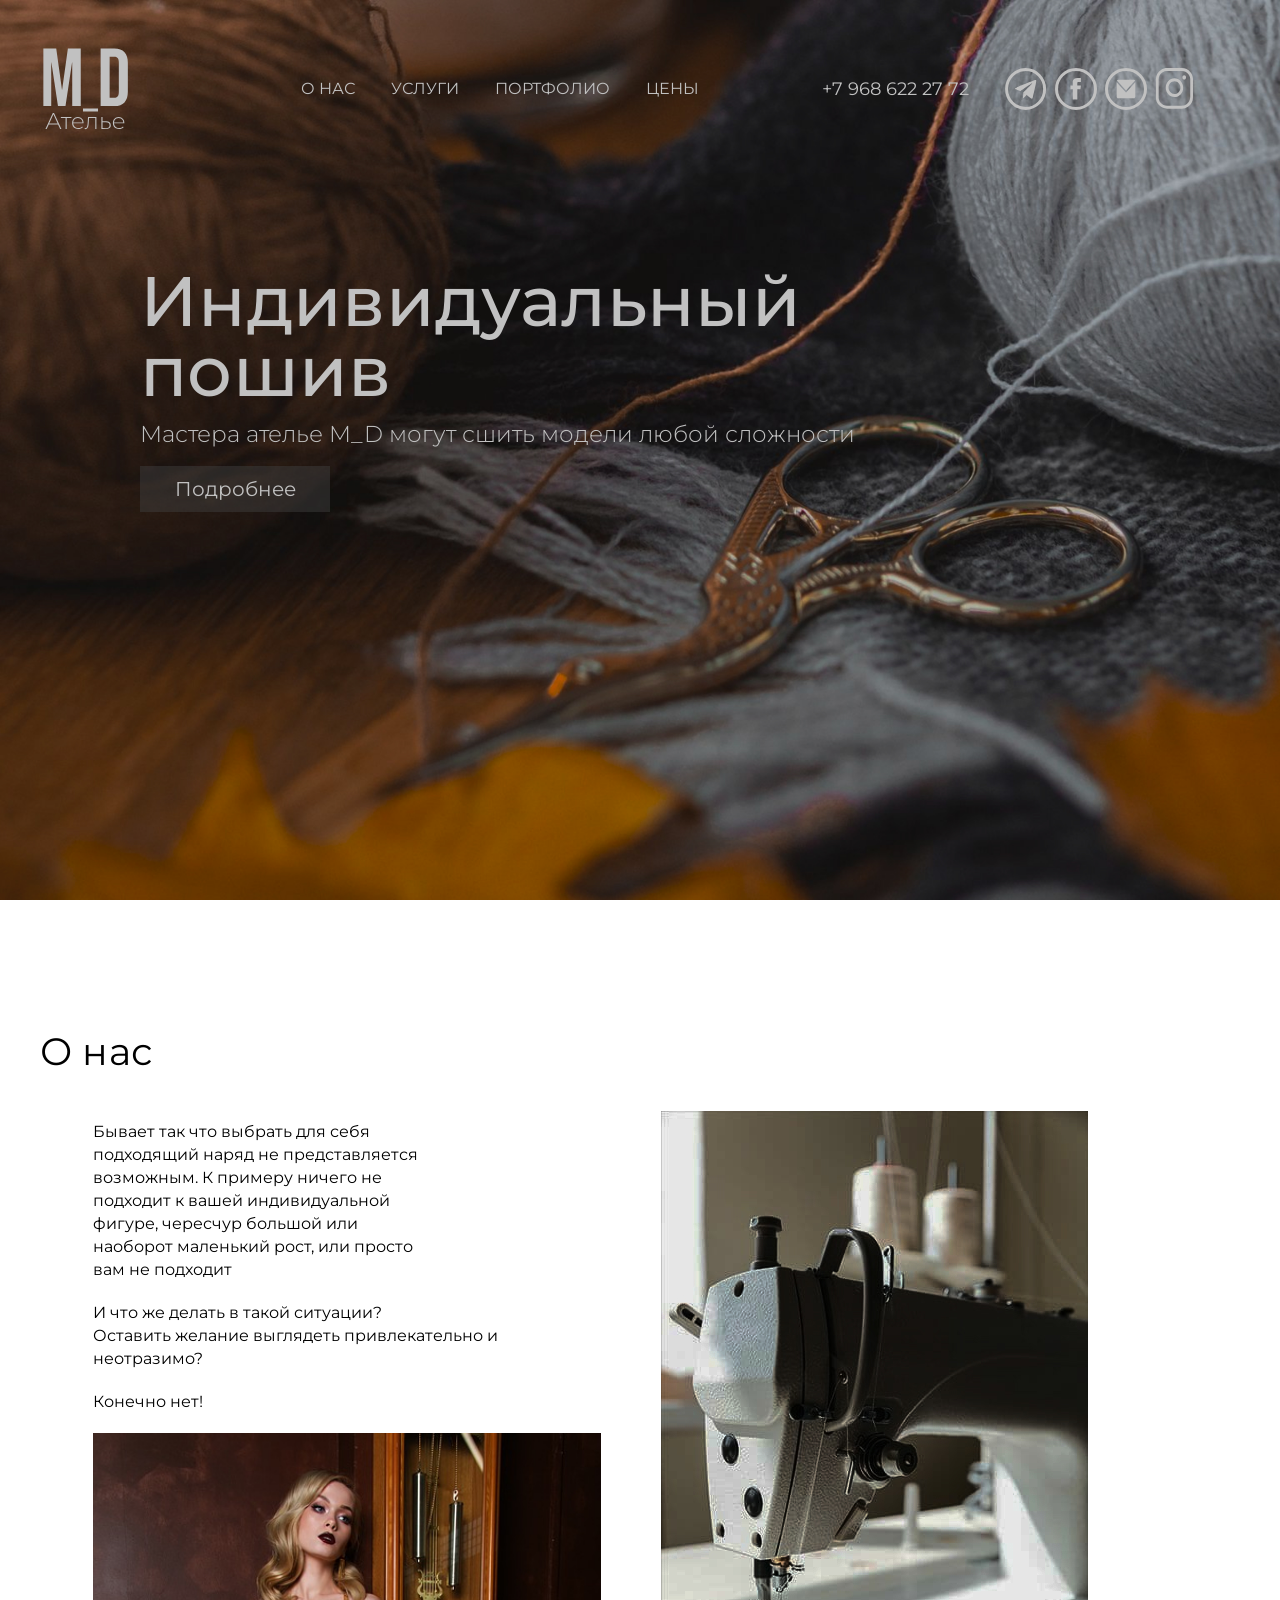
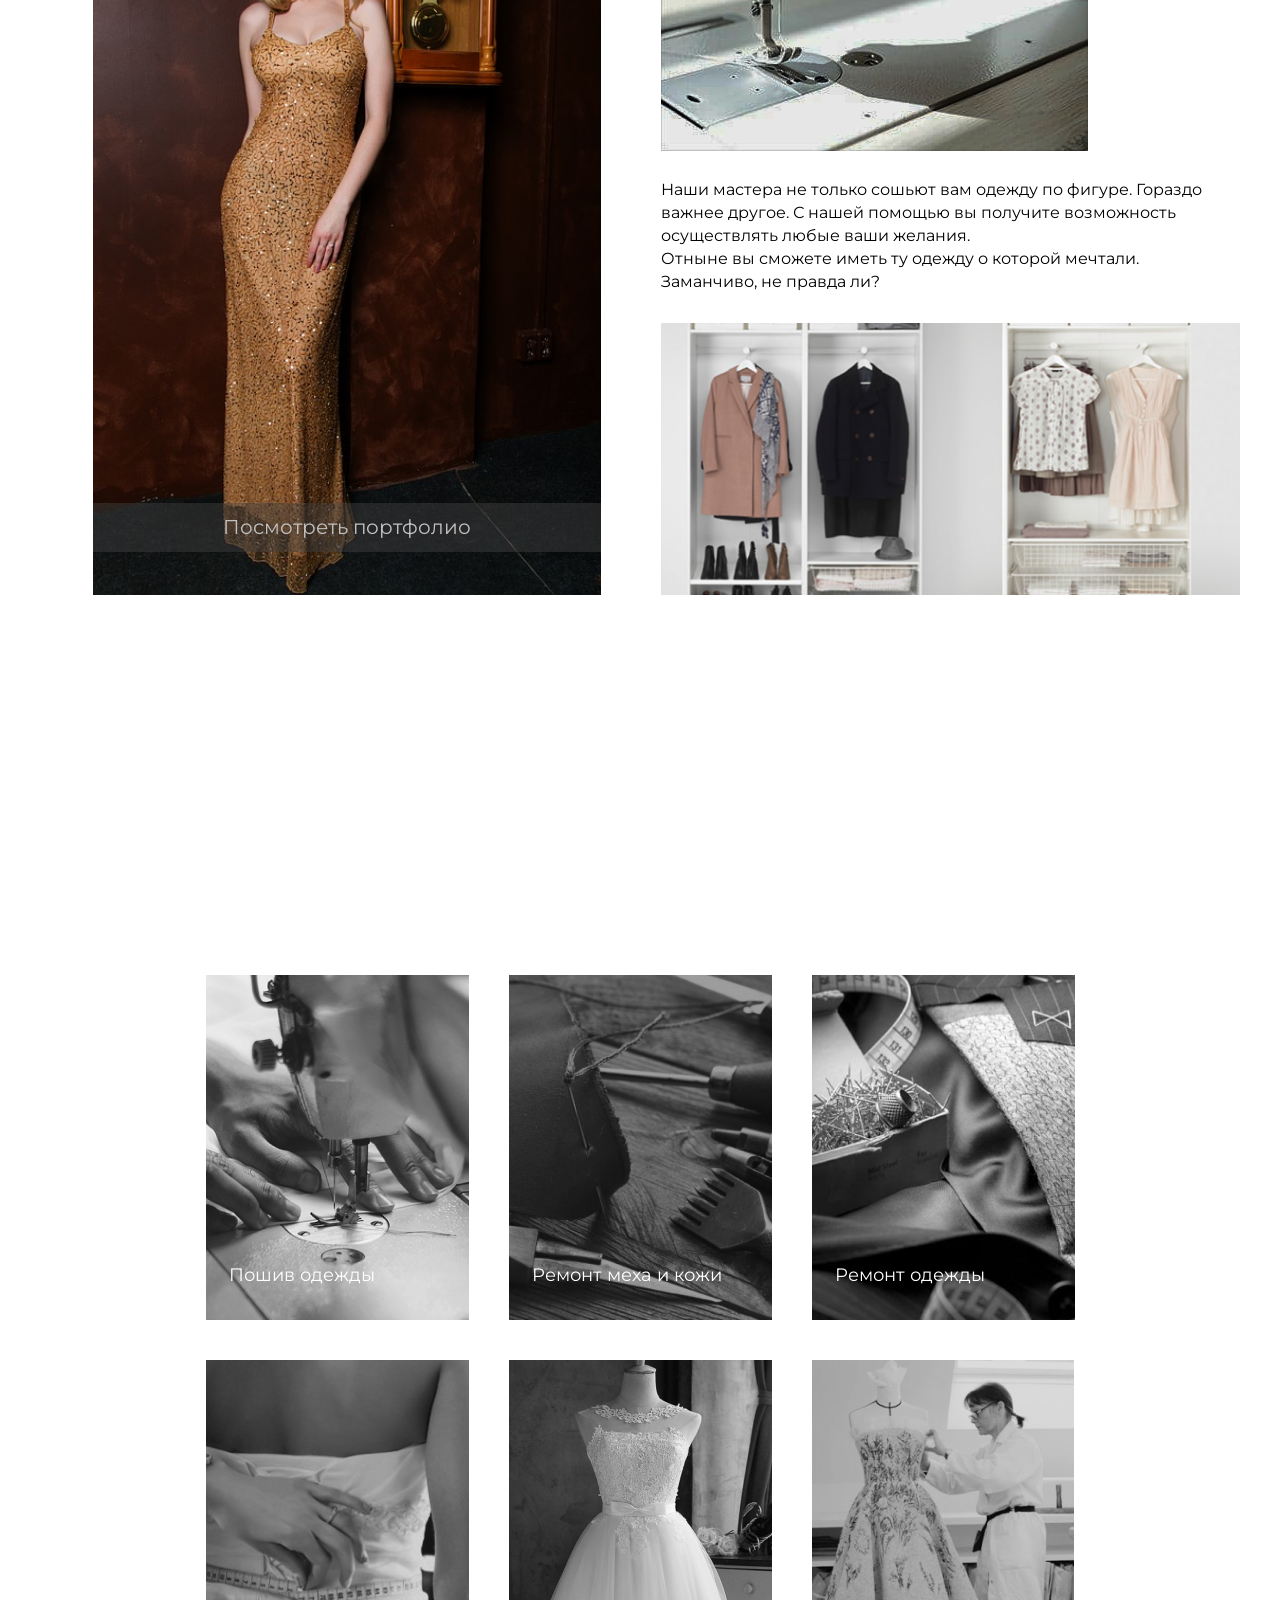
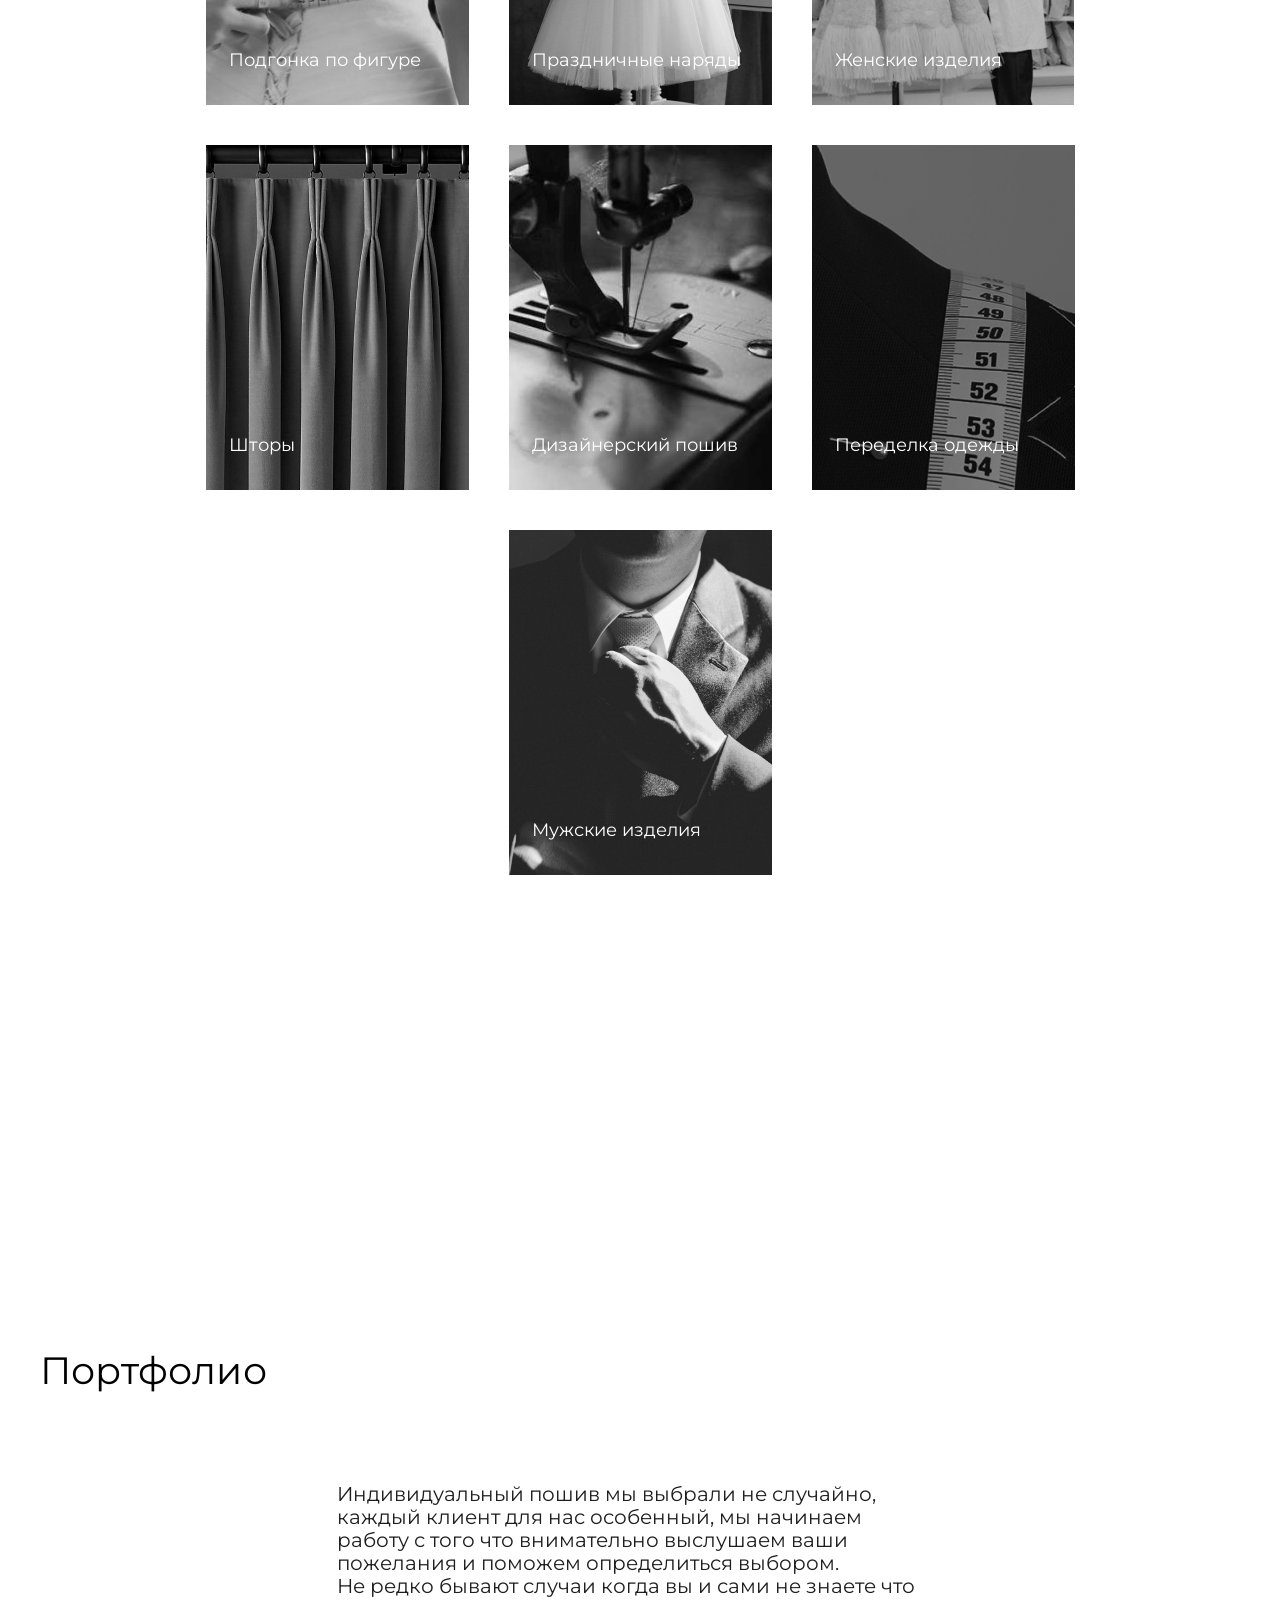
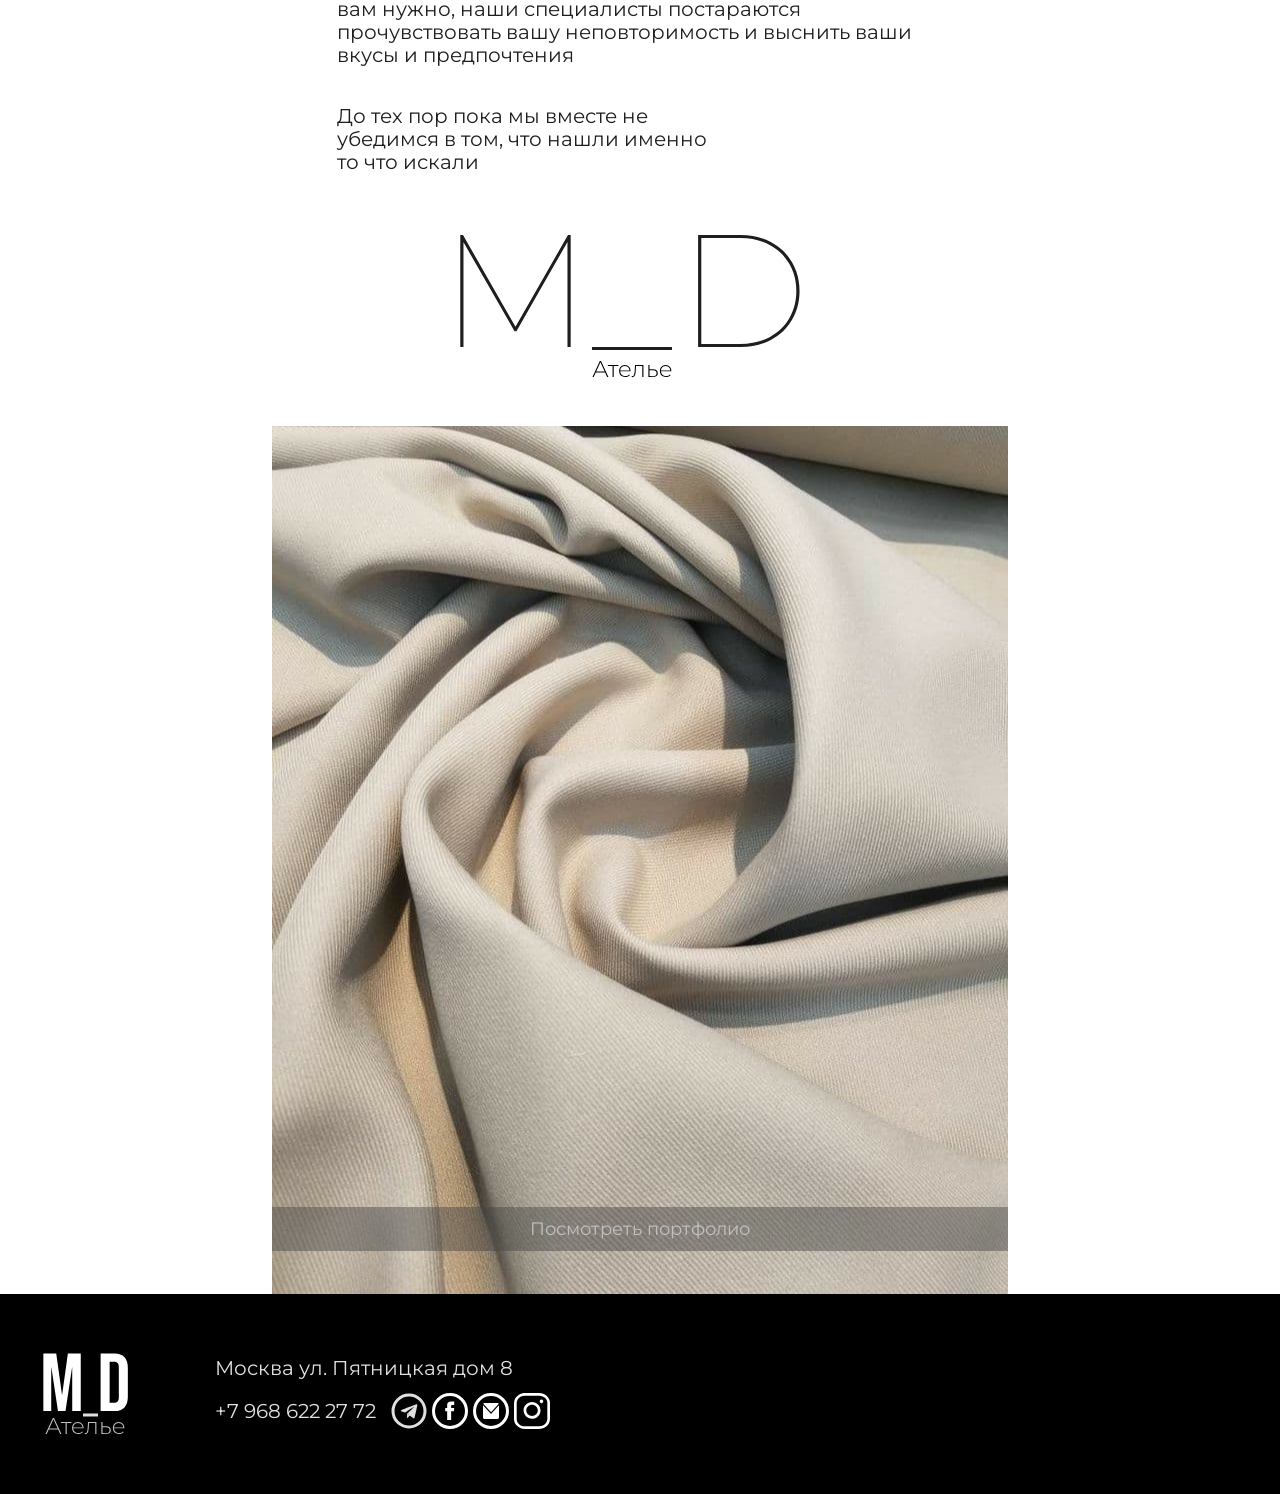
==== index.html @ 517fbeab "Add files via upload" ====
<!DOCTYPE html>
<html lang="ru">

<head>
    <meta charset="UTF-8">
    <meta http-equiv="X-UA-Compatible" content="IE=edge">
    <meta name="viewport" content="width=device-width, initial-scale=1.0">
    <title>M_D Ателье</title>
    <link rel="stylesheet" href="./css/reset.css">
    <link rel="stylesheet" href="./css/fonts.css">
    <link rel="stylesheet" href="./css/style.css">
    <link rel="apple-touch-icon" sizes="180x180" href="./favicon/apple-touch-icon.png">
    <link rel="icon" type="image/png" sizes="32x32" href="./favicon/favicon-32x32.png">
    <link rel="icon" type="image/png" sizes="16x16" href="./favicon/favicon-16x16.png">
    <link rel="manifest" href="/site.webmanifest">
    <link rel="mask-icon" href="/safari-pinned-tab.svg" color="#5bbad5">
    <meta name="msapplication-TileColor" content="#da532c">
    <meta name="theme-color" content="#ffffff">
</head>

<body>
    <header class="header">
        <div class="header__bg">
            <div class="header__container">
                <div class="header__top">
                    <div class="logo__block">
                        <a href="#" class="menu-burger">
                            <img class="mobile__menu" src="./img/menu-icon.svg" alt="">
                        </a>
                        <img class="logo" src="./img/logo.svg" alt="">
                    </div>
                    <nav class="header__nav">
                        <ul class="menu header__menu">
                            <li><a href="#about-us" class="menu__item scroll">О нас</a></li>
                            <li><a href="#services" class="menu__item scroll">Услуги</a></li>
                            <li><a href="portfolio.html" class="menu__item">Портфолио</a></li>
                            <li><a href="price.html" class="menu__item">Цены</a></li>
                        </ul>
                    </nav>
                    <div class="header__connection">
                        <a class="phone" href="tel:+79686222772">+7 968 622 27 72</a>
                        <div class="header__messanger">
                            <a class="connection__image" href="https://telegram.me/David_Malaniya"><img class="connection__icon" src="./img/telegram.svg"
                                    alt=""></a>
                            <a class="connection__image" href="https://www.facebook.com/dali.malaniya"><img class="connection__icon" src="./img/facebook.svg"
                                    alt=""></a>
                            <a class="connection__image" href="mailto:malaniya_Dali@mail.ru"><img class="connection__icon" src="./img/mail.svg"
                                    alt=""></a>        
                            <a class="connection__image" href="https://www.instagram.com/dalimalaniya/?utm_medium=copy_link&fbclid=IwAR3t2VYqVrBAt5onkCRLB5LnprdiVZI3KLjiCXBPqu68moOaQSC8n5VzlC8"><img class="connection__icon" src="./img/instagram.svg"
                                    alt=""></a>
                        </div>
                    </div>
                </div>
                <div class="header__main">
                    <h1 class="header__title">
                        Индивидуальный <br> пошив
                    </h1>
                    <p class="header__subtitle">
                        Мастера ателье M_D могут сшить модели любой сложности
                    </p>
                    <a class="header__link-info scroll" href="#services">
                        Подробнее
                    </a>
                    <img class="mobile__logo" src="./img/logo__mobile.png" alt="" >
                </div>
            </div>
        </div>
    </header>
    <div class="btn__top"> Наверх</div>
    <main class="main">
        <section class="about-us">
            <div class="about-us__container">
                <div class="about-us__block">
                    <h2 class="abous-us__title title" id="about-us">
                        О нас
                    </h2>
                    <div class="about-us__info">
                        <div class="left__info">
                            <p class="left__text">Бывает так что выбрать для себя подходящий наряд не представляется
                                возможным. К примеру ничего не подходит к вашей индивидуальной фигуре, чересчур большой
                                или наоборот маленький рост, или просто вам не подходит</p>
                            <p class="left__text">И что же делать в такой ситуации? <br> Оставить желание выглядеть
                                привлекательно и неотразимо?</p>
                            <p class="left__text"> Конечно нет!</p>
                            <a class="left__image-block" href="./portfolio.html">
                                <img class="left__image" src="./img/Девушка.jpg" alt="">
                                <p class="left__row" href="">Посмотреть портфолио</p>
                            </a>
                        </div>
                        <div class="right__info">
                            <img class="right__image" src="./img/Машинка.jpg" alt="">
                            <p class="right__text">
                                Наши мастера не только сошьют вам одежду по фигуре. Гораздо важнее другое. С нашей
                                помощью вы получите возможность осуществлять любые ваши желания. <br> Отныне вы сможете
                                иметь ту одежду о которой мечтали. Заманчиво, не правда ли?
                            </p>
                            <img class="right__image-last" src="./img/гардероб.png" alt="">
                        </div>
                    </div>
                </div>
            </div>
        </section>

        <section class="services">
            <div class="services-title">
                <h2 class="services__title title" id="services">
                    Услуги
                </h2>
            </div>
            <div class="services__container">
                <div class="services__box">
                    <a href="price.html"  class="services__card">
                        <div class="services__image-box">
                            <img class="services__image" src="./img/s1.jpg" alt="">
                        </div>
                        <p class="card__name">Пошив одежды</p>
                        <a href="price.html"  class="services__card">
                            <div class="services__image-box">
                            <img class="services__image" src="./img/s2.jpg" alt="">
                        </div>
                        <p class="card__name">Ремонт меха и кожи</p>
                    </a>
                    <a href="price.html"  class="services__card">
                        <div class="services__image-box">
                            <img class="services__image" src="./img/s3.jpg" alt="">
                        </div>
                        <p class="card__name">Ремонт одежды</p>
                    </a>
                    <a href="price.html"  class="services__card">
                        <div class="services__image-box">
                            <img class="services__image" src="./img/s4.jpg" alt="">
                        </div>
                        <p class="card__name">Подгонка по фигуре</p>
                    </a>
                    <a href="price.html"  class="services__card">
                        <div class="services__image-box">
                            <img class="services__image" src="./img/s5.jpg" alt="">
                        </div>
                        <p class="card__name">Праздничные наряды</p>
                    </a>
                    <a href="price.html"  class="services__card">
                        <div class="services__image-box">
                            <img class="services__image" src="./img/s6.jpg" alt="">
                        </div>
                        <p class="card__name">Женские изделия</p>
                    </a>
                    <a href="price.html"  class="services__card">
                        <div class="services__image-box">
                            <img class="services__image" src="./img/s7.jpg" alt="">
                        </div>
                        <p class="card__name">Шторы</p>
                    </a>
                    <a href="price.html"  class="services__card">
                        <div class="services__image-box">
                            <img class="services__image" src="./img/s8.jpg" alt="">
                        </div>
                        <p class="card__name">Дизайнерский пошив</p>
                    </a>
                    <a href="price.html"  class="services__card">
                        <div class="services__image-box">
                            <img class="services__image" src="./img/s9.jpg" alt="">
                        </div>
                        <p class="card__name">Переделка одежды</p>
                    </a>
                    <a href="price.html"  class="services__card">
                        <div class="services__image-box">
                            <img class="services__image" src="./img/s10.jpg" alt="">
                        </div>
                        <p class="card__name">Мужские изделия</p>
                    </a>
                </div>
                <p class="services__text">
                    Мы специализируемся на оказании широкого спектра услуг как для корпоративных клиентов так и для
                    частных лиц
                </p>
            </div>
        </section>

        <section class="portfolio" id="portfolio">
            <div class="portfolio-title">
                <h2 class="portfolio__title title">
                    Портфолио
                </h2>
            </div>
            <div class="portfolio__box">
                <div class="portfolio__info">
                    <article class="portfolio__main-text">
                        Индивидуальный пошив мы выбрали не случайно,
                        каждый клиент для нас особенный, мы начинаем работу с того что внимательно выслушаем ваши
                        пожелания и поможем определиться выбором. <br> Не редко бывают случаи когда вы и сами не знаете
                        что вам нужно, наши специалисты постараются прочувствовать вашу неповторимость и выснить ваши
                        вкусы и предпочтения
                    </article>
                    <article class="portfolio__text">
                        До тех пор пока мы вместе не убедимся в том, что нашли именно то что искали
                    </article>
                    <img class="portfolio__logo" src="./img/logo__bold.svg" alt="">
                </div>
                <a href="./portfolio.html" class="portfolio__image-block">
                    <img class="portfolio__image" src="./img/portfolio.jpg" alt="">
                    <p class="portfolio__link">
                        Посмотреть портфолио
                    </p>
                </a>
            </div>
        </section>
    </main>

    <footer class="footer">
        <div class="footer__container">
            <div class="footer__box">
                <img class="footer__logo" src="./img/logo__white.svg" alt="">
                <div class="footer__contacts">
                    <p class="adress">
                        Москва ул. Пятницкая дом 8
                    </p>
                    <div class="footer__messanger">
                        <a class="footer__phone" href="tel:+79686222772">+7 968 622 27 72</a>
                        <div class="footer__messanger-icon">
                            <a class="footer__icons" href="https://telegram.me/David_Malaniya"><img class="footer__icon" src="./img/tl.svg" alt=""></a>
                            <a class="footer__icons" href="https://www.facebook.com/dali.malaniya"><img class="footer__icon" src="./img/fc.svg" alt=""></a>
                            <a class="footer__icons" href="mailto:malaniya_Dali@mail.ru"><img class="footer__icon" src="./img/ml.svg" alt=""></a>
                            <a class="footer__icons" href="https://www.instagram.com/dalimalaniya/?utm_medium=copy_link&fbclid=IwAR3t2VYqVrBAt5onkCRLB5LnprdiVZI3KLjiCXBPqu68moOaQSC8n5VzlC8"><img class="footer__icon" src="./img/inst.svg" alt=""></a>
                        </div>
                    </div>
                </div>
            </div>
        </div>
    </footer>
    <script src="https://code.jquery.com/jquery-3.3.1.min.js"></script>
    <script src="./script.js"></script>
</body>

</html>
---- css/fonts.css ----
@import url('https://fonts.googleapis.com/css2?family=Montserrat:wght@100;300;400;500;700&display=swap');
---- css/style.css ----
body{
    font-family: 'Montserrat', sans-serif;
    font-size: 16px;
}
a{
    font-size: inherit;
    color: inherit;
}
.title{
    font-size: 38px;
    line-height: 70px;
}
/* header----------------------------------------------------------- */

.header__bg{
    background-image: url(../img/header__bg.png);
    background-position: top;
    background-repeat: no-repeat;
    background-size: cover;
    height: 100vh;
    padding: 45px 0 0 0;
}
.header__container{
    margin: 0 auto;
    padding: 0 40px;
    max-width: 1286px;
}
.header {
    color: #C1C1C1;
}
.header__top {
    display: flex;
    align-items: center;
    justify-content: space-between;
    padding-right: 47px;
    margin-bottom: 133px;
    font-size: 18px;
}
.mobile__menu{
    display: none;
}
.logo {
    margin-right: 40px;
}
.mobile__logo{
    display: none;
}
.header__nav {
    display: flex;
    flex-shrink: 0;
    margin-right: 30px;
}



.header__connection {
    flex-shrink: 0;
    display: flex;
    align-items: center;
}
.phone {
    font-family: 'Montserrat', sans-serif;
    margin-right: 36px;
}
.connection__image {
    margin-right: 3px;
}
.connection__image:last-child{
    margin-right: 0;
}
.header__menu {
    display: flex;
    position: relative;
    z-index: 2;
}
.header__menu li {
    list-style: none;
    margin: 0px 0px 0px 36px;
    font-size: 16px;
    text-transform: uppercase;
    text-decoration: none;
}
.content-wrapper{
    margin-top: 78px;
    padding: 10px;
    line-height: 34px;
}

/* header main----------------------------------------------------------- */
.header__main {
    display: flex;
    flex-direction: column;
    padding-left: 100px;
}
.header__title {
    font-size: 87px;
    font-weight: 700;
    line-height: 83px;
    margin-bottom: 12px;
    font-weight: 500;
}
.header__subtitle {
    font-size: 23px;
    line-height: 33px;
    margin-bottom: 15px;
    font-weight: 300;
}
.header__link-info {
    font-size: 20px;
    padding: 13px;
    background: rgba(66, 66, 66, 0.44);
    width: 190px;
    display: flex;
    justify-content: center;
}

.btn__top{
    display: none;	
    position: fixed;
    right: 30px;
    bottom: 70px;			
    color: rgb(218 218 218);
    z-index: 10;
    font-size: 26px;
    font-weight: 400;
    padding: 10px;
    border-radius: 24px;
    padding: 10px;
  }
.btn__top:hover{
    cursor: pointer;
    transform: scale(1.11);
}

/* about-us----------------------------------------------------------- */

.about-us {
    padding: 117px 0;
}
.about-us__container {
    max-width: 1285px;
    margin: 0 auto;
    padding: 0 40px;
}
.abous-us__title {
    margin-bottom: 24px;
}
.about-us__info {
    display: flex;
    padding-left: 53px;
    line-height: 23px;
}
.left__info {
    display: flex;
    flex-direction: column;
    margin-right: 60px;
    justify-content: flex-end;
}
.left__text {
    margin-bottom: 20px;
    
}
.left__text:first-child{
    max-width: 340px;
}
.left__image-block {
    position: relative;

}
.left__image {
    width: 100%;
}
.left__row {
    display: flex;
    justify-content: center;
    position: absolute;
    left: 0;
    bottom: 43px;
    width: 100%;
    padding: 13px 0;
    color: #C1C1C1;
    background: rgba(66, 66, 66, 0.44);
    font-size: 20px;
}
.right__image {
    margin-bottom: 27px;
}
.right__text {
    margin-bottom: 30px;
    max-width: 541px;
}
.right__image-last {
    width: 100%;

}

/* services----------------------------------------------------------- */


.services {
    padding: 117px 0 278px 0;
    background-image: url(../img/bg2.jpg);
    background-repeat: no-repeat;
    background-size: cover;
    color: white;
    width: 100%;
    background-attachment: fixed;
}
.services-title {
    margin-bottom: 56px;
}
.services__title {
    max-width: 1285px;
    margin: 0 auto;
    padding: 0 40px;
}
.services__container {
    max-width: 1610px;
    margin: 0 auto;
    padding: 0 40px;
}
.services__box {
    display: flex;
    flex-wrap: wrap;
    justify-content: center;
}
.service__element {
    display: flex;
}
.services__image-box{
    width: 100%;

}
.services__image {
    width: 100%;

}
.services__card {
    filter: grayscale(100%);
    -webkit-filter: grayscale(100%);
    transition: .2s;
    margin: 20px;
    position: relative;
}
.services__card:hover{
    transition: .2s;
    filter: none;
    transform:scale(1.1)
}
.card__name {
    position: absolute;
    bottom: 33px;
    left: 23px;
    line-height: 23px;
    font-size: 18px;

}
.services__text {
    font-size: 23px;
    line-height: 30px;
    max-width: 1212px;
    color: rgb(255, 255, 255);
}

/* portfolio----------------------------------------------------------- */


.portfolio {
    position: relative;
    padding: 0 40px;
}
.portfolio-title {
    max-width: 1205px;
    margin: 0 auto;
}
.portfolio__title {
    position: absolute;
    line-height: 42px;
    top: 117px;
}

.portfolio__box {
    max-width: 1450px;
    margin: 0 auto;
    display: flex;
    justify-content: space-between;
    flex-wrap: wrap;
}
.portfolio__info {
    display: flex;
    flex-direction: column;
    align-items: flex-start;
    margin-right: 20px;
    padding: 250px 0 0 0;
}
.portfolio__main-text {
    font-size: 20px;
    line-height: 23px;
    color: #1E1E1E;
    max-width: 587px;
    margin-bottom: 38px;
}
.portfolio__text {
    font-size: 20px;
    line-height: 23px;
    color: #1E1E1E;
    max-width: 387px;
    margin-bottom: 20px;
}
.portfolio__logo {
    margin-bottom: 100px;
    align-self: center;
}
.portfolio__image-block {
    position: relative;
}
.portfolio__image {
    width: 100%;
}
.portfolio__link{
    font-size: 20px;
    display: flex;
    justify-content: center;
    position: absolute;
    left: 0;
    bottom: 43px;
    width: 100%;
    padding: 13px 0;
    color: #C1C1C1;
    background: rgba(66, 66, 66, 0.44);
}

/* portfolio----------------------------------------------------------- */


.footer {
    font-size: 20px;
    padding: 56px 0;
    background-color: black;
    color: #E0E0E0;
}
.footer__container {
    max-width: 1450px;
    margin: 0 auto;
}
.footer__box {
    display: flex;
    align-items: center;
    padding: 0 40px;
}
.footer__logo {
    margin-right: 83px;
}
.footer__contacts {
    display: flex;
    flex-direction: column;
}
.adress {
    margin-bottom: 15px;
}
.footer__messanger {
    display: flex;
    align-items: center;
    justify-content: space-between;
}
.footer__phone {
    margin-right: 15px;
}
.footer__messanger-icon {
    display: flex;
}
.footer__icons { 
    margin-right: 5px;
 
}
.footer__icons:last-child{ 
    margin-right: 0;
}


/* header----------------------------------------------------------- */


@media(max-width: 1439px){
    .header__title {
        font-size: 70px;
        margin-bottom: 12px;
        line-height: 70px;
    }
}
@media(max-width: 1000px){
    .show{
        display: none;
    }
}
@media(max-width: 1000px){
    body{
        font-size: 18px;
    }
    .logo{
        width: 40px;
    }
    .title{
        font-size: 31px;
        line-height: 34px;
    }
    .header__container{
        padding: 0 20px;
    }
    .header__top {
        font-size: 14px;
        padding-right: 0;
        margin-bottom: 73px;
    }
    .header__main {
        padding-left: 7%;
    }
    .logo{
        margin-right: 0;
    }
    .phone{
        margin-right: 15px;
    }
    .header__nav{
        margin: 40px;
    }
    .connection__icon{
        width: 28px;
        height: 28px;
    }  
}

@media (max-width: 768px){
    .header__top {
        margin-bottom: 113px;
    }
    .mobile__menu{
        display: block;
        padding: 10px;
        width: 50px;
    }
    .logo{
        display: none;
    }
    .header__title {
        font-size: 50px;
        line-height: 50px;
        font-weight: 900;
    }
    .header__subtitle {
        font-size: 15px;
        line-height: 25px;
    }
    .header__link-info {
        font-size: 14px;
    }
    .mobile__menu{
        position: relative;
        z-index: 22;
    }
    .header__nav {
        margin: 0px;
        display: block;
        position: absolute;
        top: 42px;
        left: 0;
        background: rgb(40 40 40 / 82%);
        width: 100%;
        left: -100%;
        transition: all 0.4s ease;
    } 
    .header__menu {
        display: block;
        overflow: auto;
        top: 20px;
    }
    .header__menu li {
        margin: 40px 0px 40px 33px;
        font-size: 14px;
    }
    .header__nav.open-menu {
        left: 0;
    }
    .fixed-page{
    overflow: hidden;
}
}

@media(max-width: 577px){
    .header__title {
        font-size: 40px;
        line-height: 41px;
    }
    .header__subtitle {
        font-size: 11px;
        line-height: 17px;
    }
}
@media(max-width: 470px){
    .header__bg{
        padding: 25px 0 0 0;
    }
    .header__main {
        padding-left: 0%;
    }
    .header__link-info {
        width: 100%;
    }
    .header__nav {
        top: 22px;
    } 
}
@media(max-width: 420px){
    .header__container {
        padding: 0px 10px;
    }
    .header__title {
        font-size: 31px;
        line-height: 35px;
    }
    .header__subtitle {
        font-size: 11px;
        line-height: 17px;
    }
    .mobile__menu {
        margin-right: 0px;
    }
    .header__connection {
    flex-direction: column-reverse;
    align-items: flex-end;
    }
    .header__messanger{
        margin-bottom: 10px;
    }
    .phone{
        margin-right: 0;    
    }
    .mobile__logo{
        display: block;
        width: 50%;
        margin: 0 auto;
    }
}
/* about-us----------------------------------------------------------- */

@media(max-width: 1120px){
    .about-us{
        padding-top: 87px;
    }
    .left__row {
        font-size: 14px;
    }
}
@media(max-width: 1000px){
    .right__image{
        width: 100%;
    }
}

@media(max-width: 768px){
    .about-us__container {
        padding: 0 20px;
    }
    .title{
        font-size: 27px;
        line-height: 25px;
    }
    .about-us {
        padding: 45px 0;
    }
    .about-us__info {
        flex-direction: column;
        padding-left: 0px;
    }
    .left__image-block {
        width: 60%;
    }
    .left__info {
        margin-right: 0px;
        margin-bottom: 20px;
    }
    .right__image {
      display: none;
    }
    .left__text:first-child {
        max-width: 100%;
    }
    .right__image-last {
        display: none;
    }
    .right__text {
        margin-bottom: 0px;
        max-width: 100%;
    }
}

@media(max-width: 480px){
    .left__image-block {
        width: 100%;
    }
    .title {
        font-size: 23px;
        line-height: 25px;
    }
}

/* services----------------------------------------------------------- */

@media(max-width: 1120px){
    .services {
        padding: 45px 0;
    }
    .services__text{
        font-size: 18px;
    }
}
@media(max-width: 768px){  
    .services__card {
        filter: grayscale(0%);
        -webkit-filter: grayscale(0%);
        transition: .2s;
    }
    .services__text{
        font-size: 18px;
        line-height: 23px;
    }
    .services-title{
        margin-bottom: 24px;
    }
}

/* portfolio----------------------------------------------------------- */


@media(max-width: 1439px){
    .portfolio__box {
        justify-content: center;
     
    }
    .portfolio__logo {
        margin-bottom: 40px;
    }
    .portfolio__link{
        font-size: 18px;

    }
}

@media(max-width: 768px){
    .portfolio {
        position: relative;
        padding: 0px 20px;
    }
    .portfolio__title {
        top: 45px;
    }
    .portfolio__info {
        padding: 115px 0 0 0;
        margin-right: 0;
    }
    .portfolio__main-text {
        font-size: 18px;
        margin-bottom: 20px;
    }
    .portfolio__text {
        font-size: 18px;
    }
    
    .portfolio__image {
        display: none;     
    }
    .portfolio__image-block {
        position: inherit;
        width: 100%;
    }
    .portfolio__link {
        position: inherit;
        font-size: 14px;
        display: flex;
        width: 100%;
        padding: 13px 0;
        color: #202020;
        background: rgba(66, 66, 66, 0.44);
        margin-bottom: 25px;
    }
    .portfolio__logo{
        width: 100%;
    }
}
@media(max-width: 768px){
    .footer{
        padding: 20px 0;
        font-size: 11px;
    }
    .footer__box {
        padding: 0 20px;
       justify-content: space-between;
    }
    .footer__logo {
        margin-right: 0px;
    }
}

@media(max-width: 405px){
    .footer__logo{
        width: 50px;
    }
    .adress {
        margin-bottom: 9px;
    }
    .footer__icon{
        width: 28px;
    }
    .footer__phone {
        margin-right: 10px;
    }
}

.show{
    display: block;
}
@media(max-width: 1000px){
    .btn__top{
        display: none;
    }
}
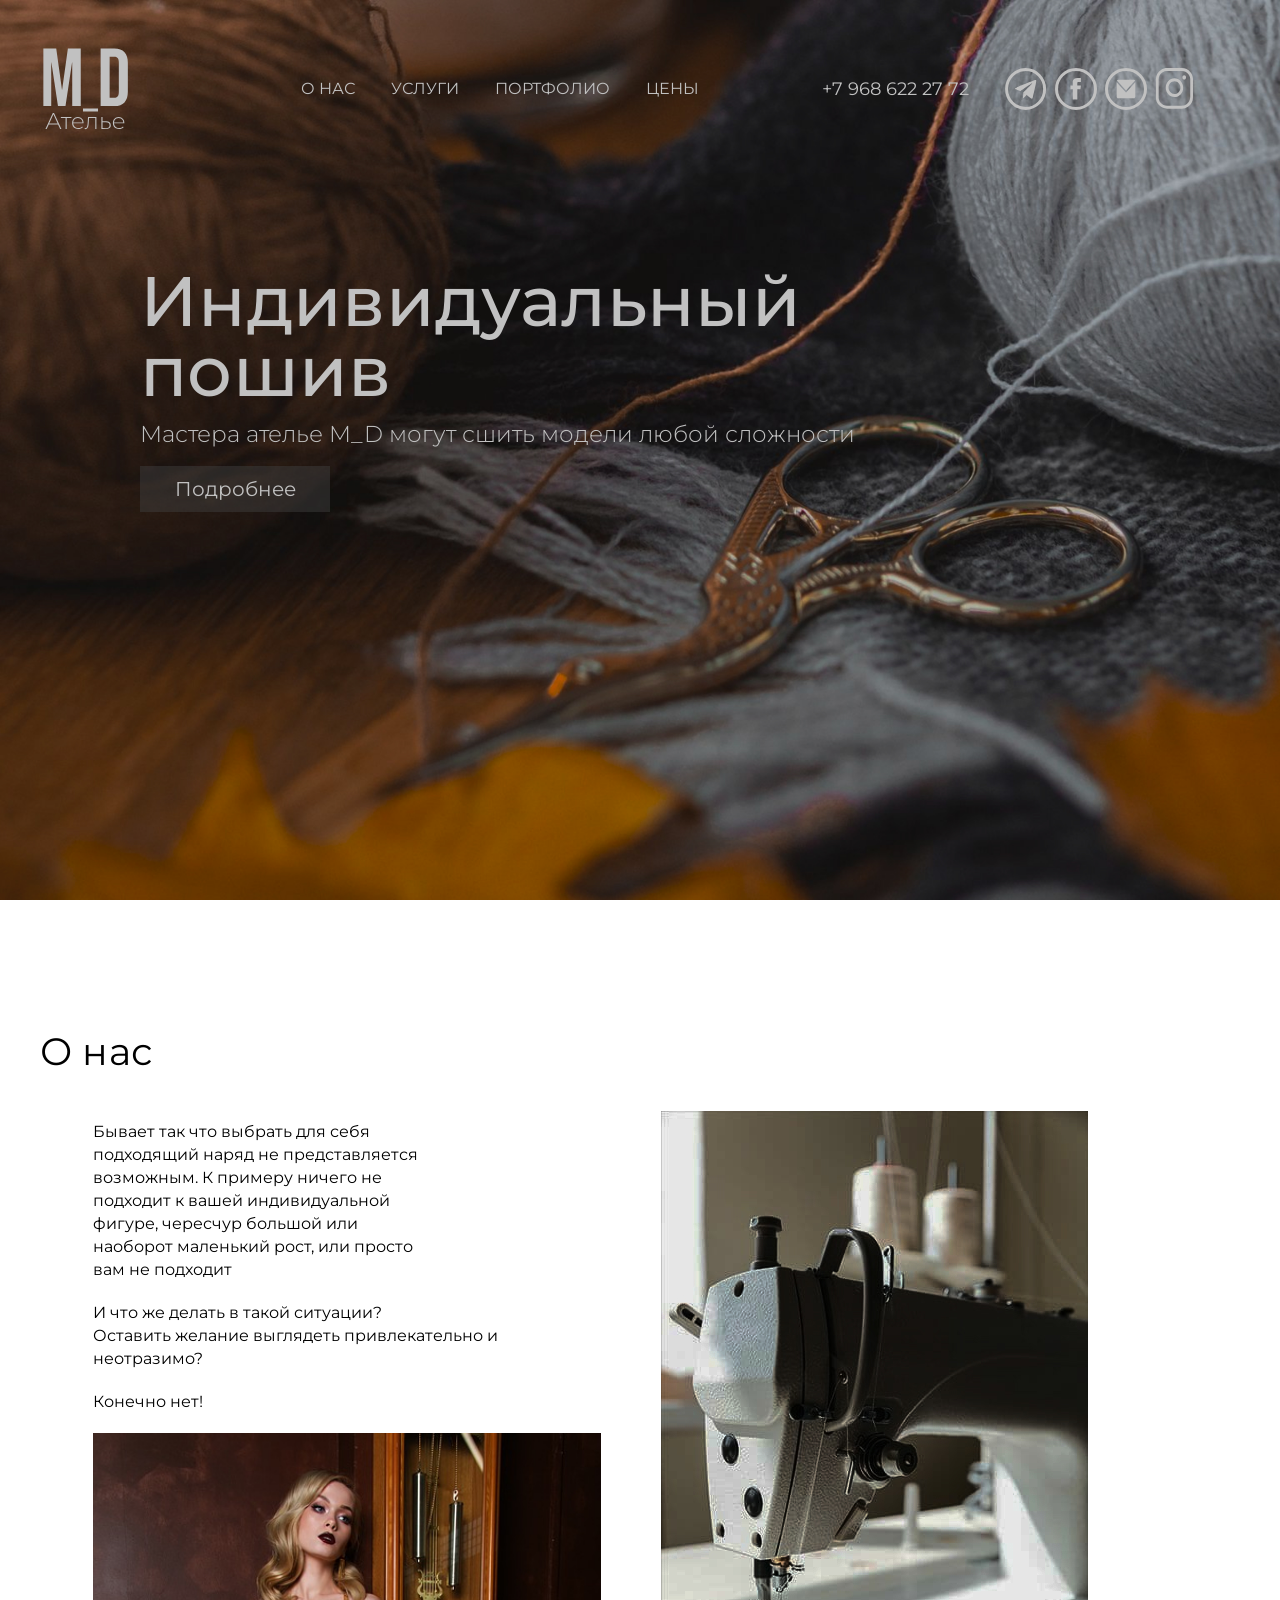
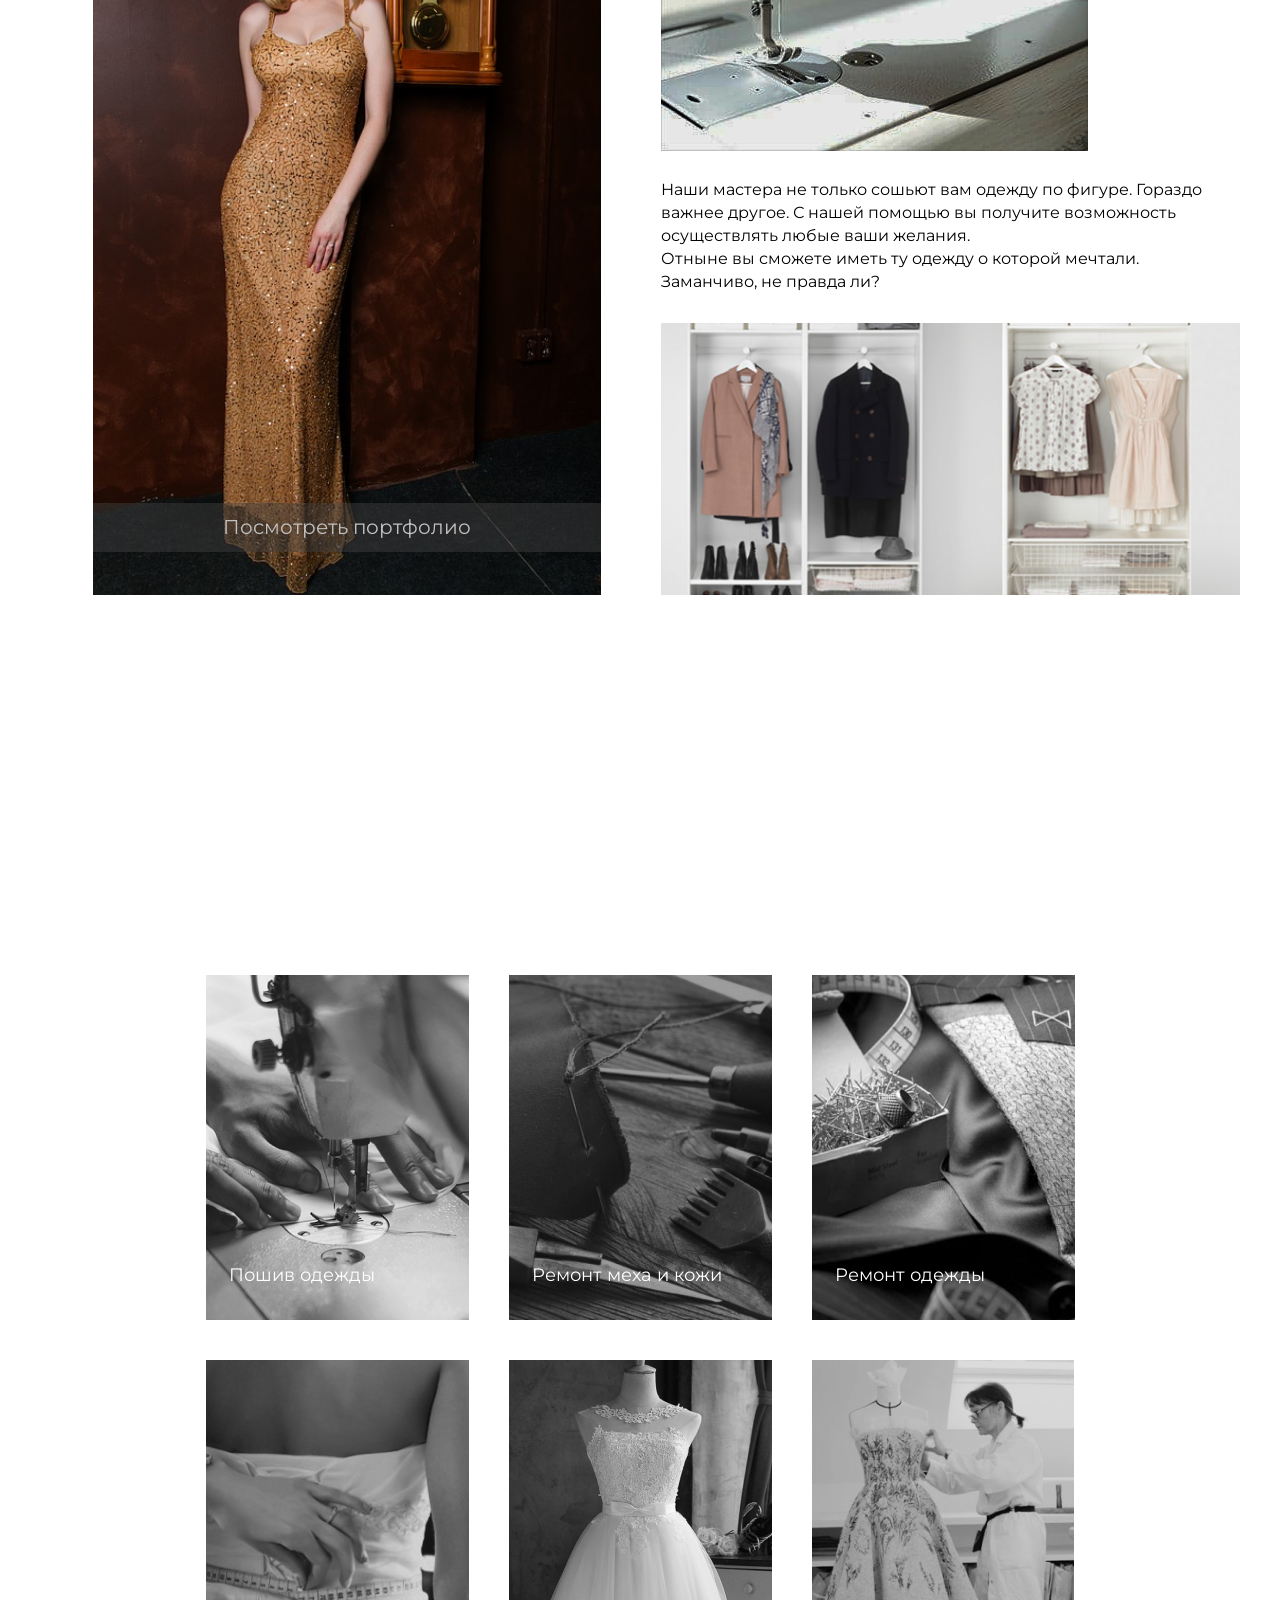
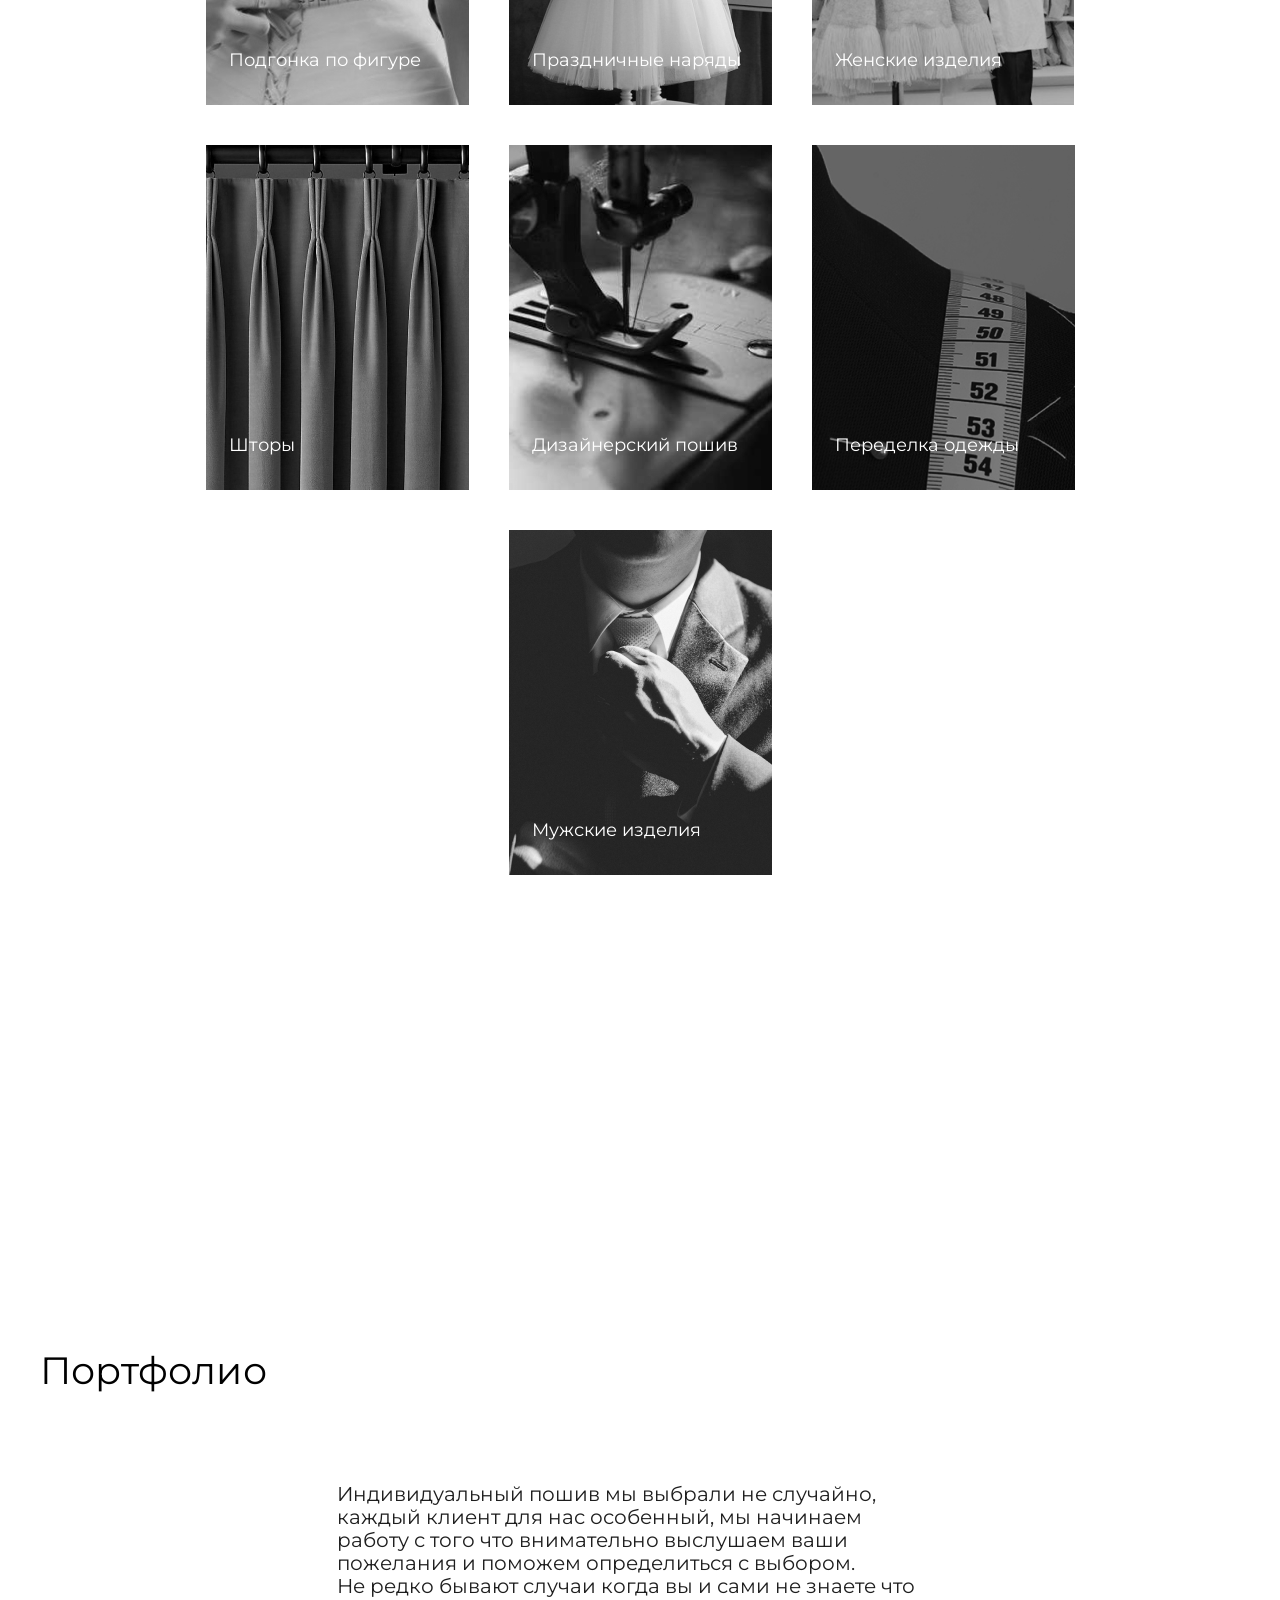
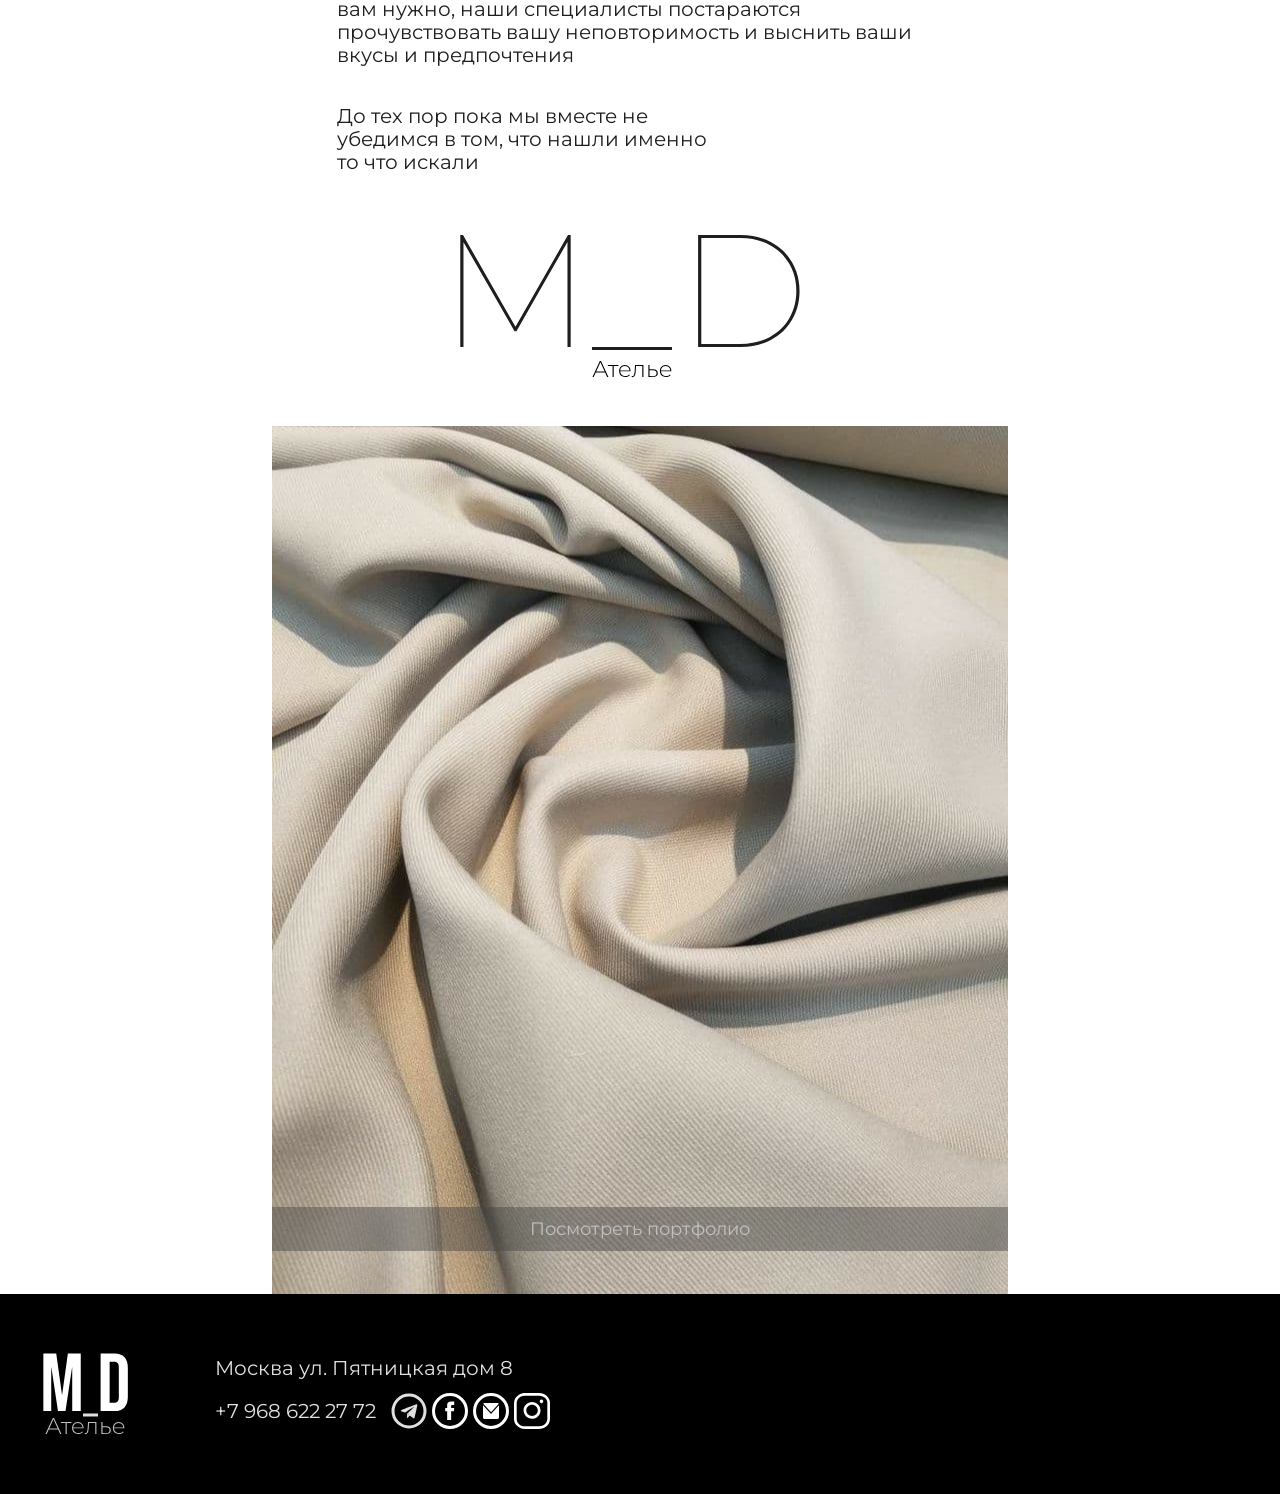
==== commit 27adb875: "Update index.html" ====
--- a/index.html
+++ b/index.html
@@ -187,7 +187,7 @@
                     <article class="portfolio__main-text">
                         Индивидуальный пошив мы выбрали не случайно,
                         каждый клиент для нас особенный, мы начинаем работу с того что внимательно выслушаем ваши
-                        пожелания и поможем определиться выбором. <br> Не редко бывают случаи когда вы и сами не знаете
+                        пожелания и поможем определиться с выбором. <br> Не редко бывают случаи когда вы и сами не знаете
                         что вам нужно, наши специалисты постараются прочувствовать вашу неповторимость и выснить ваши
                         вкусы и предпочтения
                     </article>
@@ -231,4 +231,4 @@
     <script src="./script.js"></script>
 </body>
 
-</html>+</html>
